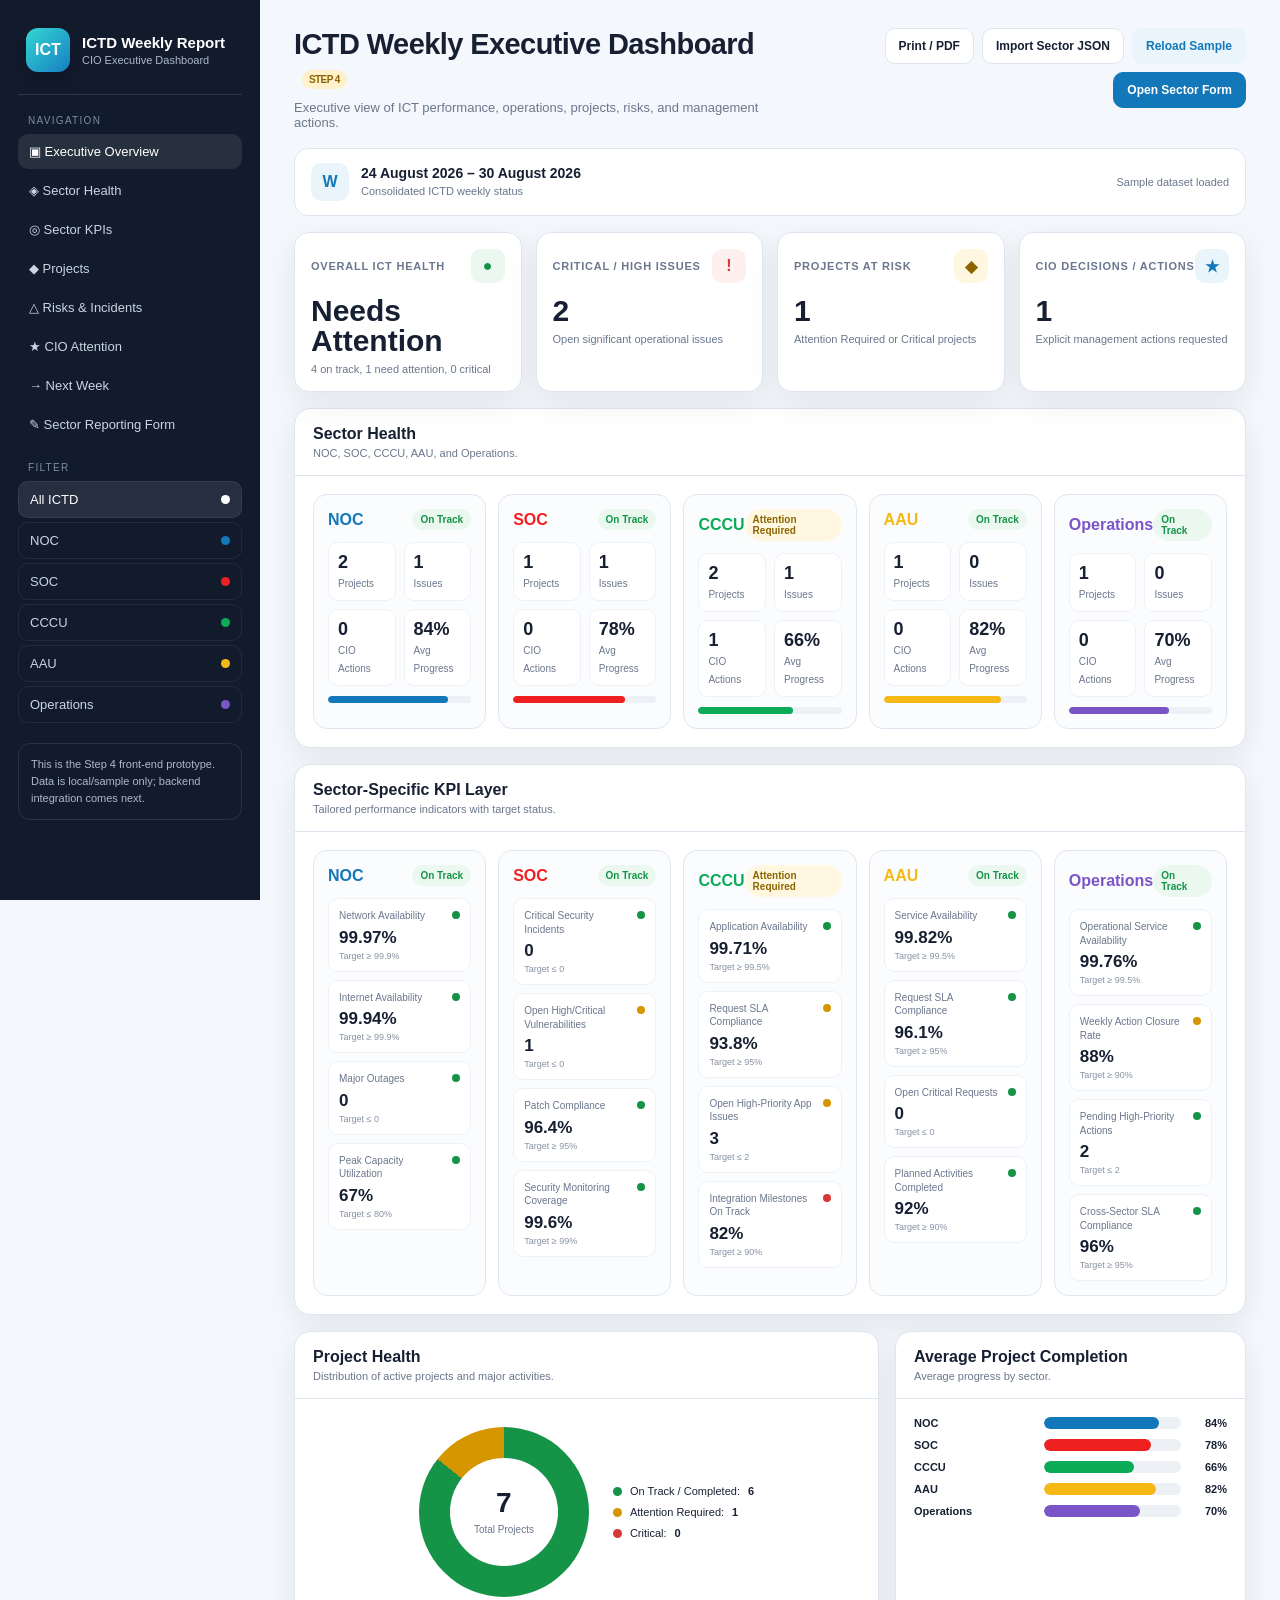
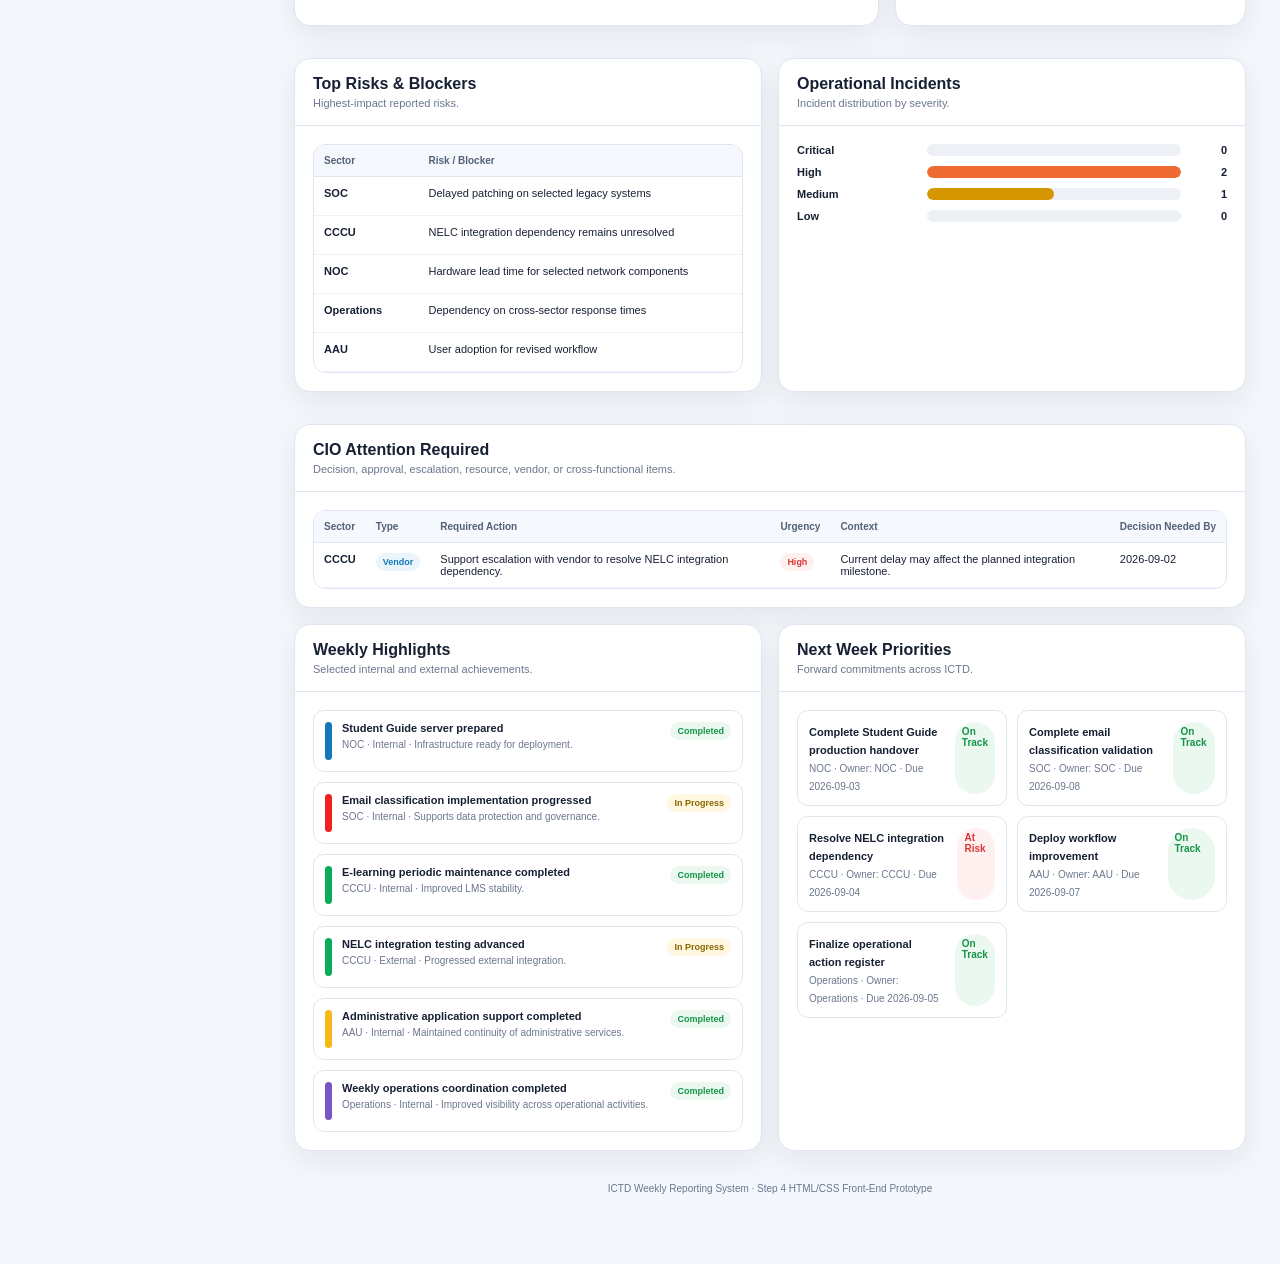
==== index.html @ f127b67b "Add files via upload" ====
<!doctype html>
<html lang="en">
<head>
<meta charset="utf-8"><meta name="viewport" content="width=device-width,initial-scale=1">
<title>ICTD Weekly Executive Dashboard</title>
<link rel="stylesheet" href="assets/css/styles.css">
</head>
<body>
<div class="app">
<aside class="sidebar">
  <div class="brand"><div class="brand-mark">ICT</div><div><h1>ICTD Weekly Report</h1><p>CIO Executive Dashboard</p></div></div>
  <div class="nav-title">Navigation</div>
  <nav class="nav">
    <a class="active" href="#overview">▣ Executive Overview</a>
    <a href="#sectors">◈ Sector Health</a>
    <a href="#sector-kpis">◎ Sector KPIs</a>
    <a href="#projects">◆ Projects</a>
    <a href="#risks">△ Risks & Incidents</a>
    <a href="#cio">★ CIO Attention</a>
    <a href="#priorities">→ Next Week</a>
    <a href="sector-report.html">✎ Sector Reporting Form</a>
  </nav>
  <div class="nav-title">Filter</div>
  <button class="sector-btn active" data-filter="ALL" onclick="setFilter('ALL',this)"><span>All ICTD</span><span class="dot" style="background:#fff"></span></button>
  <button class="sector-btn" data-filter="NOC" onclick="setFilter('NOC',this)"><span>NOC</span><span class="dot" style="background:#1378b9"></span></button>
  <button class="sector-btn" data-filter="SOC" onclick="setFilter('SOC',this)"><span>SOC</span><span class="dot" style="background:#ef2020"></span></button>
  <button class="sector-btn" data-filter="CCCU" onclick="setFilter('CCCU',this)"><span>CCCU</span><span class="dot" style="background:#0cab58"></span></button>
  <button class="sector-btn" data-filter="AAU" onclick="setFilter('AAU',this)"><span>AAU</span><span class="dot" style="background:#f5b814"></span></button>
  <button class="sector-btn" data-filter="OPS" onclick="setFilter('OPS',this)"><span>Operations</span><span class="dot" style="background:#7a55c7"></span></button>
  <div class="side-note">This is the Step 4 front-end prototype. Data is local/sample only; backend integration comes next.</div>
</aside>

<main>
  <div class="topbar">
    <div class="title"><h2>ICTD Weekly Executive Dashboard <span class="badge">STEP 4</span></h2><p>Executive view of ICT performance, operations, projects, risks, and management actions.</p></div>
    <div class="actions">
      <button class="btn" onclick="window.print()">Print / PDF</button>
      <button class="btn" onclick="openImport()">Import Sector JSON</button>
      <button class="btn soft" onclick="loadSample()">Reload Sample</button>
      <a class="btn primary" href="sector-report.html" style="text-decoration:none">Open Sector Form</a>
    </div>
  </div>

  <div class="period-bar" id="overview">
    <div class="period-main"><div class="period-icon">W</div><div class="period-text"><b id="periodTitle">Weekly Reporting Period</b><span id="periodSub">Consolidated ICTD status</span></div></div>
    <div class="data-state" id="dataState">Loading sample dataset...</div>
  </div>

  <div class="kpi-grid">
    <div class="kpi"><div class="kpi-top"><span class="kpi-label">Overall ICT Health</span><span class="kpi-icon" style="background:var(--soft-green);color:var(--green)">●</span></div><div class="kpi-value" id="overallHealth">—</div><div class="kpi-foot" id="overallHealthFoot">—</div></div>
    <div class="kpi"><div class="kpi-top"><span class="kpi-label">Critical / High Issues</span><span class="kpi-icon" style="background:var(--soft-red);color:var(--red)">!</span></div><div class="kpi-value" id="criticalIssues">0</div><div class="kpi-foot">Open significant operational issues</div></div>
    <div class="kpi"><div class="kpi-top"><span class="kpi-label">Projects At Risk</span><span class="kpi-icon" style="background:var(--soft-amber);color:#8b6500">◆</span></div><div class="kpi-value" id="projectsAtRisk">0</div><div class="kpi-foot">Attention Required or Critical projects</div></div>
    <div class="kpi"><div class="kpi-top"><span class="kpi-label">CIO Decisions / Actions</span><span class="kpi-icon" style="background:var(--soft-blue);color:var(--blue)">★</span></div><div class="kpi-value" id="cioCount">0</div><div class="kpi-foot">Explicit management actions requested</div></div>
  </div>

  <section class="panel" id="sectors"><div class="panel-head"><div><h3>Sector Health</h3><p>NOC, SOC, CCCU, AAU, and Operations.</p></div></div><div class="panel-body"><div class="sector-grid" id="sectorGrid"></div></div></section>

  <section class="panel" id="sector-kpis"><div class="panel-head"><div><h3>Sector-Specific KPI Layer</h3><p>Tailored performance indicators with target status.</p></div></div><div class="panel-body"><div class="sector-kpi-layer" id="sectorKpiLayer"></div></div></section>

  <div class="two-col">
    <section class="panel" id="projects"><div class="panel-head"><div><h3>Project Health</h3><p>Distribution of active projects and major activities.</p></div></div><div class="panel-body"><div class="donut-wrap"><div class="donut" id="projectDonut"><div class="donut-center"><b id="projectTotal">0</b><span>Total Projects</span></div></div><div class="donut-legend"><div><span class="dot" style="background:var(--green)"></span>On Track / Completed: <b id="projGreen">0</b></div><div><span class="dot" style="background:var(--amber)"></span>Attention Required: <b id="projAmber">0</b></div><div><span class="dot" style="background:var(--red)"></span>Critical: <b id="projRed">0</b></div></div></div></div></section>
    <section class="panel"><div class="panel-head"><div><h3>Average Project Completion</h3><p>Average progress by sector.</p></div></div><div class="panel-body"><div class="chart-bars" id="progressBars"></div></div></section>
  </div>

  <div class="two-col equal" id="risks">
    <section class="panel"><div class="panel-head"><div><h3>Top Risks & Blockers</h3><p>Highest-impact reported risks.</p></div></div><div class="panel-body"><div class="table-wrap"><table><thead><tr><th>Sector</th><th>Risk / Blocker</th><th>Impact</th><th>Probability</th><th>Escalation</th></tr></thead><tbody id="riskRows"></tbody></table></div></div></section>
    <section class="panel"><div class="panel-head"><div><h3>Operational Incidents</h3><p>Incident distribution by severity.</p></div></div><div class="panel-body"><div class="chart-bars" id="incidentBars"></div></div></section>
  </div>

  <section class="panel" id="cio"><div class="panel-head"><div><h3>CIO Attention Required</h3><p>Decision, approval, escalation, resource, vendor, or cross-functional items.</p></div></div><div class="panel-body"><div class="table-wrap"><table><thead><tr><th>Sector</th><th>Type</th><th>Required Action</th><th>Urgency</th><th>Context</th><th>Decision Needed By</th></tr></thead><tbody id="cioRows"></tbody></table></div></div></section>

  <div class="two-col equal">
    <section class="panel"><div class="panel-head"><div><h3>Weekly Highlights</h3><p>Selected internal and external achievements.</p></div></div><div class="panel-body"><div class="highlights" id="highlightList"></div></div></section>
    <section class="panel" id="priorities"><div class="panel-head"><div><h3>Next Week Priorities</h3><p>Forward commitments across ICTD.</p></div></div><div class="panel-body"><div class="priority-grid" id="priorityGrid"></div></div></section>
  </div>
  <div class="footer-note">ICTD Weekly Reporting System · Step 4 HTML/CSS Front-End Prototype</div>
</main>
</div>

<div class="modal-backdrop" id="importModal"><div class="modal"><div class="modal-head"><div><b>Import Sector Reports</b><div class="helper">Choose JSON exports from the sector reporting page.</div></div><button class="close" onclick="closeImport()">×</button></div><div class="modal-body"><input id="fileInput" type="file" accept=".json,application/json" multiple onchange="importFiles(event)"><div class="helper">Imported files replace the matching sector's current dashboard data.</div></div></div></div>
<div class="toast" id="toast"></div>

<script src="assets/js/common.js"></script>
<script src="assets/js/dashboard.js"></script>
</body></html>
---- assets/css/styles.css ----
:root{
  --bg:#f4f7fb;
  --panel:#fff;
  --text:#172033;
  --muted:#6b778d;
  --border:#dfe6ef;
  --navy:#111b2c;
  --blue:#1378b9;
  --green:#159447;
  --amber:#d59600;
  --red:#d93737;
  --purple:#7a55c7;
  --soft-blue:#eaf5fb;
  --soft-green:#ebf8f0;
  --soft-amber:#fff7df;
  --soft-red:#fff0f0;
  --shadow:0 10px 30px rgba(23,32,51,.08);
  --radius:16px;
}
*{box-sizing:border-box}
html{scroll-behavior:smooth}
body{margin:0;background:var(--bg);color:var(--text);font-family:Inter,"Segoe UI",Arial,sans-serif}
button,input,select,textarea{font:inherit}
a{color:inherit}
.app{min-height:100vh;display:grid;grid-template-columns:260px 1fr}
.sidebar{position:sticky;top:0;height:100vh;background:var(--navy);color:#fff;padding:24px 18px;overflow:auto}
.brand{display:flex;gap:12px;align-items:center;padding:4px 8px 22px;border-bottom:1px solid rgba(255,255,255,.12)}
.brand-mark{width:44px;height:44px;border-radius:12px;background:linear-gradient(135deg,#34d6d2,#167fc2);display:grid;place-items:center;font-weight:900;box-shadow:0 8px 20px rgba(0,0,0,.18)}
.brand h1{font-size:15px;margin:0 0 3px}.brand p{font-size:11px;margin:0;color:#aeb8c9}
.nav-title{font-size:10px;text-transform:uppercase;letter-spacing:.13em;color:#7f8ca3;margin:20px 10px 8px}
.nav a,.sector-btn{display:flex;align-items:center;gap:10px;width:100%;padding:10px 11px;border-radius:10px;margin:4px 0;color:#cad4e2;font-size:13px;text-decoration:none;border:0;background:transparent;cursor:pointer;text-align:left}
.nav a:hover,.nav a.active,.sector-btn:hover,.sector-btn.active{background:rgba(255,255,255,.09);color:#fff}
.sector-btn{justify-content:space-between;border:1px solid rgba(255,255,255,.07)}
.dot{width:9px;height:9px;border-radius:50%;display:inline-block}
.side-note{margin-top:20px;padding:12px;border:1px solid rgba(255,255,255,.1);border-radius:12px;color:#aeb8c9;font-size:11px;line-height:1.55}
main{padding:28px 34px 70px;max-width:1600px;width:100%;margin:auto}
.topbar{display:flex;align-items:flex-start;justify-content:space-between;gap:18px;margin-bottom:18px}
.title h2{margin:0;font-size:29px;letter-spacing:-.02em}.title p{margin:6px 0 0;color:var(--muted);font-size:13px}
.badge{display:inline-flex;margin-left:8px;padding:4px 7px;border-radius:999px;background:#fff1cc;color:#8b6300;font-size:10px;font-weight:900;vertical-align:middle}
.actions{display:flex;gap:8px;flex-wrap:wrap;justify-content:flex-end}
.btn{border:1px solid var(--border);background:#fff;color:var(--text);padding:10px 13px;border-radius:10px;cursor:pointer;font-weight:700;font-size:12px}
.btn:hover{transform:translateY(-1px)}.btn.primary{background:var(--blue);border-color:var(--blue);color:#fff}.btn.soft{background:var(--soft-blue);border-color:transparent;color:var(--blue)}.btn.danger{color:var(--red)}
.period-bar,.progress-wrap{background:#fff;border:1px solid var(--border);border-radius:14px;padding:14px 16px;display:flex;justify-content:space-between;align-items:center;gap:12px;margin-bottom:16px}
.period-main{display:flex;align-items:center;gap:12px}.period-icon{width:38px;height:38px;border-radius:10px;background:var(--soft-blue);display:grid;place-items:center;color:var(--blue);font-weight:900}.period-text b{display:block;font-size:14px}.period-text span,.data-state{font-size:11px;color:var(--muted)}
.progress-track{height:8px;background:#edf1f6;border-radius:999px;overflow:hidden;margin-top:8px}.progress-bar{height:100%;width:0;background:var(--blue);transition:.2s}.progress-num{font-size:18px;font-weight:900;color:var(--blue)}
.kpi-grid{display:grid;grid-template-columns:repeat(4,minmax(0,1fr));gap:14px;margin-bottom:16px}
.kpi{background:#fff;border:1px solid var(--border);border-radius:15px;padding:16px;box-shadow:var(--shadow);min-height:118px}.kpi-top{display:flex;justify-content:space-between;align-items:center}.kpi-label{font-size:11px;text-transform:uppercase;letter-spacing:.07em;color:var(--muted);font-weight:800}.kpi-icon{width:34px;height:34px;border-radius:10px;display:grid;place-items:center;font-weight:900}.kpi-value{font-size:30px;font-weight:900;line-height:1;margin:13px 0 7px}.kpi-foot{font-size:11px;color:var(--muted)}
.panel{background:#fff;border:1px solid var(--border);border-radius:var(--radius);box-shadow:var(--shadow);overflow:hidden;margin-bottom:16px}.panel-head{padding:16px 18px;border-bottom:1px solid var(--border);display:flex;justify-content:space-between;gap:12px;align-items:flex-start}.panel-head h3{margin:0;font-size:16px}.panel-head p{margin:4px 0 0;color:var(--muted);font-size:11px}.panel-body{padding:18px}.section-no{min-width:32px;height:32px;border-radius:10px;background:var(--soft-blue);color:var(--blue);display:grid;place-items:center;font-weight:900}
.two-col{display:grid;grid-template-columns:1.25fr .75fr;gap:16px;margin-bottom:16px}.two-col.equal{grid-template-columns:1fr 1fr}
.grid{display:grid;gap:14px}.grid.cols-2{grid-template-columns:repeat(2,minmax(0,1fr))}.grid.cols-3{grid-template-columns:repeat(3,minmax(0,1fr))}.grid.cols-4{grid-template-columns:repeat(4,minmax(0,1fr))}
label{display:block;font-size:12px;font-weight:700;margin-bottom:7px}.req::after{content:" *";color:var(--red)}
input[type=text],input[type=date],input[type=number],select,textarea{width:100%;border:1px solid var(--border);border-radius:10px;padding:10px 11px;background:#fff;color:var(--text);outline:none;transition:.15s}textarea{min-height:92px;resize:vertical;line-height:1.5}input:focus,select:focus,textarea:focus{border-color:var(--blue);box-shadow:0 0 0 3px var(--soft-blue)}
.helper{font-size:11px;color:var(--muted);margin-top:5px}
.status-choice{display:grid;grid-template-columns:repeat(3,1fr);gap:10px}.status-choice label{margin:0;border:1px solid var(--border);padding:11px;border-radius:11px;display:flex;gap:8px;align-items:center;cursor:pointer;font-weight:650}.status-choice label:has(input:checked){border-color:var(--blue);box-shadow:0 0 0 2px var(--soft-blue)}
.sector-grid,.sector-kpi-layer{display:grid;grid-template-columns:repeat(5,minmax(0,1fr));gap:12px}
.sector-card,.sector-kpi-group{border:1px solid var(--border);border-radius:14px;padding:14px;background:#fbfcfe}.sector-card{cursor:pointer;transition:.15s}.sector-card:hover{transform:translateY(-2px);box-shadow:0 8px 22px rgba(23,32,51,.08)}.sector-head,.sector-kpi-group-head{display:flex;justify-content:space-between;align-items:center;margin-bottom:12px}.sector-name{font-size:16px;font-weight:900}.status-pill{font-size:10px;font-weight:900;border-radius:999px;padding:5px 8px}.status-green{background:var(--soft-green);color:var(--green)}.status-amber{background:var(--soft-amber);color:#8b6500}.status-red{background:var(--soft-red);color:var(--red)}
.sector-stats{display:grid;grid-template-columns:repeat(2,1fr);gap:8px}.sector-stat{padding:9px;border-radius:10px;background:#fff;border:1px solid #edf1f6}.sector-stat b{display:block;font-size:18px}.sector-stat span{font-size:10px;color:var(--muted)}.meter{height:7px;background:#edf1f6;border-radius:999px;overflow:hidden;margin-top:10px}.meter>div{height:100%;border-radius:999px}
.sector-kpi-list{display:grid;gap:8px}.sector-kpi-metric,.kpi-entry{padding:10px;border:1px solid #edf1f6;border-radius:10px;background:#fff}.sector-kpi-metric-top,.kpi-entry-top{display:flex;justify-content:space-between;gap:8px;align-items:flex-start}.sector-kpi-metric-label,.kpi-target{font-size:10px;color:var(--muted);line-height:1.35}.sector-kpi-metric-value{font-size:17px;font-weight:900;margin-top:5px}.kpi-mini-state{width:8px;height:8px;border-radius:50%;margin-top:2px;flex:0 0 auto}.kpi-target-line{font-size:9px;color:#8792a4;margin-top:3px}
.kpi-entry-grid{display:grid;grid-template-columns:repeat(4,minmax(0,1fr));gap:12px}.kpi-entry{background:#fbfcfe;padding:14px}.kpi-entry-title{font-size:12px;font-weight:800;line-height:1.35}.kpi-state{display:inline-flex;padding:4px 7px;border-radius:999px;font-size:9px;font-weight:900;white-space:nowrap}.kpi-state.neutral{background:#eef2f7;color:#657186}.kpi-state.green{background:#eaf8f0;color:#159447}.kpi-state.amber{background:#fff6dc;color:#8b6500}.kpi-state.red{background:#fff0f0;color:#d93737}.kpi-input-wrap{display:grid;grid-template-columns:1fr auto;gap:7px;align-items:center}.kpi-unit{font-size:11px;color:var(--muted);font-weight:800;min-width:28px}
.table-wrap{overflow:auto;border:1px solid var(--border);border-radius:12px}table{width:100%;border-collapse:collapse;min-width:760px}th{background:#f5f8fc;color:#536078;font-size:10px;text-align:left;padding:10px;border-bottom:1px solid var(--border);white-space:nowrap}td{padding:10px;border-bottom:1px solid #eef1f5;font-size:11px;vertical-align:top}td input,td select,td textarea{min-width:120px}td textarea{min-height:58px}
.progress-cell{display:grid;grid-template-columns:1fr 44px;gap:7px;align-items:center;min-width:150px}input[type=range]{width:100%;accent-color:var(--blue)}.range-val{font-size:11px;font-weight:800;color:var(--blue)}
.repeat-list,.chart-bars,.highlights{display:grid;gap:10px}.item-card{border:1px solid var(--border);border-radius:13px;padding:14px;background:#fbfcfe}.item-top{display:flex;justify-content:space-between;align-items:center;margin-bottom:10px}.item-title{font-size:12px;font-weight:800;color:var(--muted)}.remove{border:0;background:transparent;color:#98a3b4;cursor:pointer;font-size:18px}.remove:hover{color:var(--red)}.add-row{margin-top:12px;border:1px dashed #bfc9d8;background:#fafcff;width:100%;padding:10px;border-radius:11px;cursor:pointer;color:var(--blue);font-weight:800}
.alert{border-left:4px solid var(--amber);background:#fff8e6;padding:12px 14px;border-radius:9px;font-size:12px;line-height:1.5;color:#65521b}
.bar-row{display:grid;grid-template-columns:120px 1fr 36px;align-items:center;gap:10px}.bar-label{font-size:11px;font-weight:700}.bar-track{height:12px;background:#edf1f6;border-radius:999px;overflow:hidden}.bar-fill{height:100%;border-radius:999px}.bar-num{font-size:11px;font-weight:800;text-align:right}
.donut-wrap{display:flex;align-items:center;justify-content:center;gap:24px;padding:10px}.donut{width:170px;height:170px;border-radius:50%;display:grid;place-items:center;position:relative}.donut::after{content:"";width:108px;height:108px;border-radius:50%;background:#fff;position:absolute}.donut-center{position:relative;z-index:2;text-align:center}.donut-center b{display:block;font-size:28px}.donut-center span{font-size:10px;color:var(--muted)}.donut-legend{display:grid;gap:9px;font-size:11px}.donut-legend div{display:flex;gap:8px;align-items:center}
.chip{display:inline-flex;padding:4px 7px;border-radius:999px;font-size:9px;font-weight:900}.chip.red{background:var(--soft-red);color:var(--red)}.chip.amber{background:var(--soft-amber);color:#8b6500}.chip.green{background:var(--soft-green);color:var(--green)}.chip.blue{background:var(--soft-blue);color:var(--blue)}
.highlight{display:grid;grid-template-columns:7px 1fr auto;gap:10px;align-items:start;padding:11px;border:1px solid var(--border);border-radius:11px}.highlight-bar{width:7px;height:100%;min-height:38px;border-radius:999px}.highlight b{font-size:11px;display:block;margin-bottom:4px}.highlight p{font-size:10px;color:var(--muted);margin:0;line-height:1.45}
.priority-grid{display:grid;grid-template-columns:repeat(2,1fr);gap:10px}.priority{border:1px solid var(--border);border-radius:11px;padding:11px;display:flex;justify-content:space-between;gap:10px}.priority b{font-size:11px}.priority span{font-size:10px;color:var(--muted)}
.footer-actions{position:sticky;bottom:16px;display:flex;align-items:center;justify-content:space-between;gap:12px;padding:12px 14px;background:rgba(255,255,255,.94);border:1px solid var(--border);border-radius:14px;box-shadow:0 8px 30px rgba(23,32,51,.12);backdrop-filter:blur(12px);margin-top:22px}.save-state{font-size:12px;color:var(--muted)}.right-actions{display:flex;gap:8px}
.modal-backdrop{display:none;position:fixed;inset:0;background:rgba(12,18,29,.58);z-index:30;place-items:center;padding:20px}.modal{width:min(800px,100%);max-height:88vh;overflow:auto;background:#fff;border-radius:18px;box-shadow:0 28px 80px rgba(0,0,0,.28)}.modal-head{padding:17px 19px;border-bottom:1px solid var(--border);display:flex;justify-content:space-between}.modal-body{padding:19px}.close{border:0;background:transparent;font-size:22px;cursor:pointer;color:#8b96a8}
.empty{padding:24px;text-align:center;color:var(--muted);font-size:12px}.toast{display:none;position:fixed;right:24px;bottom:24px;z-index:40;background:#132033;color:#fff;padding:12px 15px;border-radius:11px;box-shadow:0 10px 30px rgba(0,0,0,.22);font-size:11px}
.footer-note{margin-top:16px;color:var(--muted);font-size:10px;text-align:center}
@media(max-width:1150px){.app{grid-template-columns:1fr}.sidebar{display:none}main{padding:20px}.kpi-grid,.sector-grid,.sector-kpi-layer{grid-template-columns:repeat(2,1fr)}.two-col,.two-col.equal{grid-template-columns:1fr}.kpi-entry-grid{grid-template-columns:repeat(2,1fr)}}
@media(max-width:680px){.topbar{display:block}.actions{justify-content:flex-start;margin-top:14px}.kpi-grid,.sector-grid,.sector-kpi-layer,.priority-grid,.kpi-entry-grid{grid-template-columns:1fr}.grid.cols-2,.grid.cols-3,.grid.cols-4{grid-template-columns:1fr}.status-choice{grid-template-columns:1fr}.footer-actions{position:static;display:block}.right-actions{margin-top:10px;display:grid}.bar-row{grid-template-columns:85px 1fr 28px}}
@media print{body{background:#fff}.sidebar,.actions,.footer-actions,.badge,.add-row,.remove{display:none!important}.app{display:block}main{padding:0;max-width:none}.panel,.kpi{box-shadow:none;break-inside:avoid}}
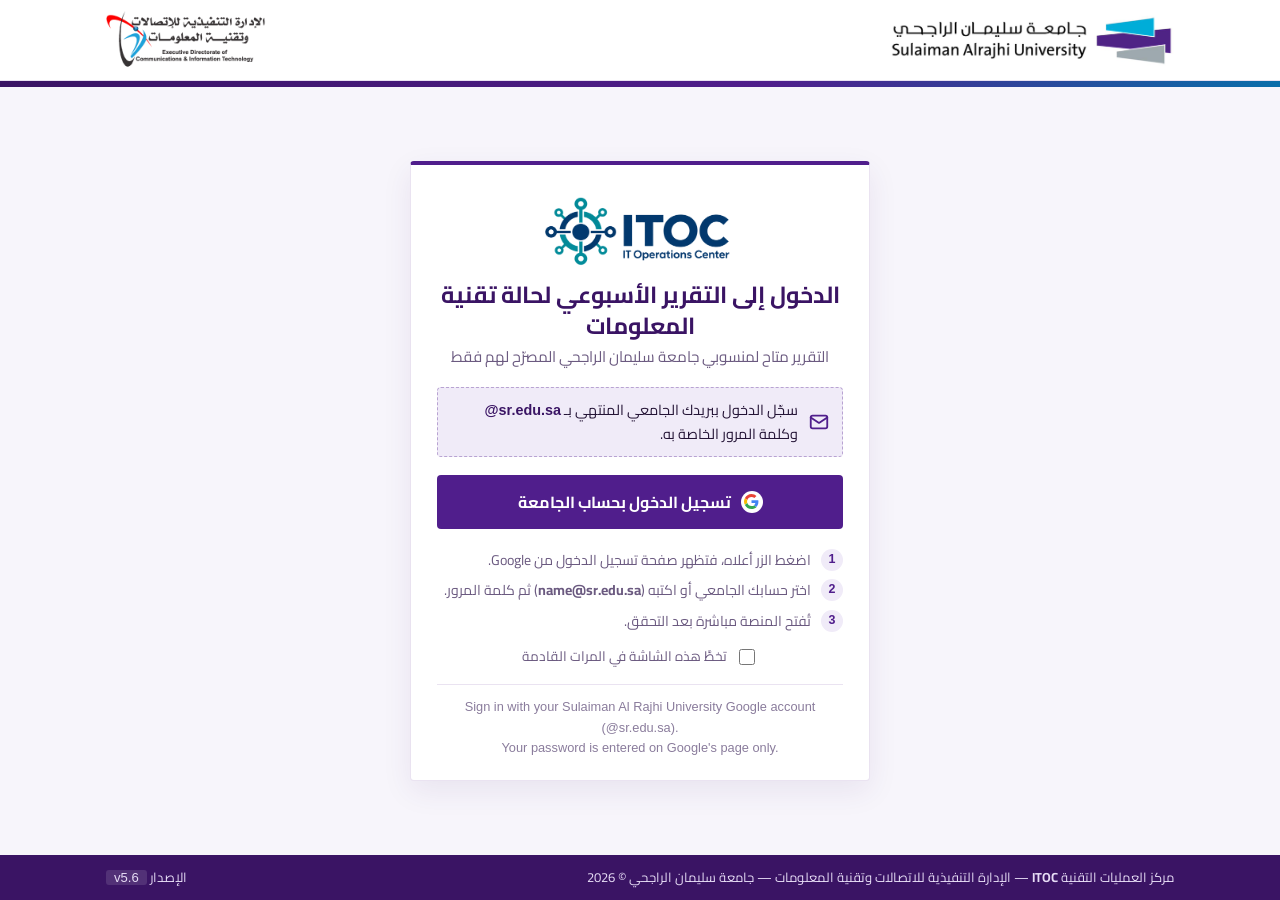
==== commit 28040da9: "Add files via upload" ====
--- a/index.html
+++ b/index.html
@@ -1,85 +1,155 @@
-<!doctype html>
-<html lang="en">
+<!DOCTYPE html>
+<html lang="ar" dir="rtl">
 <head>
-<meta charset="utf-8"><meta name="viewport" content="width=device-width,initial-scale=1">
-<title>ICTD Weekly Executive Dashboard</title>
-<link rel="stylesheet" href="assets/css/styles.css">
+<meta charset="utf-8">
+<meta name="viewport" content="width=device-width, initial-scale=1">
+<meta name="version" content="5.6">
+<title>التقرير الأسبوعي لحالة تقنية المعلومات | تسجيل الدخول</title>
+<link rel="icon" type="image/png" href="assets/itoc-logo.png">
+<link rel="preconnect" href="https://fonts.googleapis.com">
+<link rel="preconnect" href="https://fonts.gstatic.com" crossorigin>
+<link href="https://fonts.googleapis.com/css2?family=Cairo:wght@400;600;700;800&display=swap" rel="stylesheet">
+<script>
+  /* ▼▼▼ CONFIG — change per platform ▼▼▼ */
+  var CONFIG = {
+    WEB_APP_URL: "https://script.google.com/a/macros/sr.edu.sa/s/AKfycbzGKp76IiiDJCH0ILryDMFBdLztr50R8cBXslaoi3-JOD4gXTIFJZKbuZLIpbM86Ho/exec",
+    TITLE:       "الدخول إلى التقرير الأسبوعي لحالة تقنية المعلومات",
+    SUBTITLE:    "التقرير متاح لمنسوبي جامعة سليمان الراجحي المصرّح لهم فقط",
+    LOGO:        "assets/itoc-logo.png",
+    VERSION:     "5.6",
+    KEY:         "ictd-weekly-report"               // short unique id (used for "skip next time")
+  };
+  /* ▲▲▲ CONFIG ▲▲▲ */
+  var WEB_APP_URL = CONFIG.WEB_APP_URL;
+
+  /* "Skip this screen next time" — per-browser preference; open with #login to show this screen again */
+  (function () {
+    try {
+      if (location.hash !== "#login" && localStorage.getItem(CONFIG.KEY + "_skip_intro") === "1" && /^https:\/\/script\.google\.com\//.test(WEB_APP_URL)) location.replace(WEB_APP_URL);
+    } catch (e) {}
+  })();
+</script>
+<style>
+:root{
+  --purple:#501e8c; --purple-dark:#3a1464; --purple-light:#f0ebf8;
+  --blue:#0a6eaa; --teal:#0a8a96; --bg:#f7f5fb; --ink:#241436; --muted:#6b5a80;
+  --border:rgba(80,30,140,.12); --radius:4px;
+}
+*{box-sizing:border-box}
+html,body{height:100%}
+body{margin:0;display:flex;flex-direction:column;min-height:100vh;background:var(--bg);color:var(--ink);font-family:"Cairo",Tahoma,Arial,sans-serif;line-height:1.6}
+.container{max-width:1100px;margin:0 auto;padding:0 16px;width:100%}
+
+/* Official header band: SRU right, ICTD left */
+.band{background:#fff;border-bottom:1px solid var(--border)}
+.band .container{display:flex;align-items:center;justify-content:space-between;gap:16px;padding-top:10px;padding-bottom:10px}
+.band img{display:block;height:54px;width:auto;max-width:44vw;object-fit:contain}
+.band .ictd{height:60px}
+.bar{height:6px;background:linear-gradient(90deg,var(--purple-dark),var(--purple) 60%,var(--blue))}
+
+main{flex:1;display:grid;place-items:center;padding:32px 16px}
+.card{width:100%;max-width:460px;background:#fff;border:1px solid var(--border);border-top:4px solid var(--purple);border-radius:var(--radius);padding:28px 26px 22px;box-shadow:0 10px 30px rgba(58,20,100,.08);text-align:center}
+.card .logo{height:78px;width:auto;margin:0 auto 8px;display:block}
+h1{margin:6px 0 4px;font-size:1.45rem;color:var(--purple-dark);line-height:1.35}
+.sub{margin:0 0 18px;color:var(--muted);font-size:.95rem}
+
+.domain{display:flex;align-items:center;gap:10px;background:var(--purple-light);border:1px dashed rgba(80,30,140,.35);border-radius:var(--radius);padding:10px 12px;margin-bottom:18px;text-align:right}
+.domain svg{flex:none;width:22px;height:22px;color:var(--purple)}
+.domain b{font-family:Arial,sans-serif;direction:ltr;unicode-bidi:isolate;color:var(--purple-dark)}
+.domain span{font-size:.9rem}
+
+.btn{display:flex;align-items:center;justify-content:center;gap:10px;width:100%;background:var(--purple);color:#fff;text-decoration:none;font:700 1rem "Cairo",Tahoma,Arial,sans-serif;padding:12px 16px;border-radius:var(--radius);border:0;cursor:pointer;transition:background .15s}
+.btn:hover,.btn:focus-visible{background:var(--purple-dark);outline:none}
+.btn .g{width:22px;height:22px;background:#fff;border-radius:50%;display:grid;place-items:center;flex:none}
+.btn .g svg{width:15px;height:15px}
+
+.steps{list-style:none;margin:20px 0 4px;padding:0;text-align:right;font-size:.88rem;color:var(--muted)}
+.steps li{display:flex;gap:10px;align-items:flex-start;margin-bottom:8px}
+.steps .n{flex:none;width:22px;height:22px;border-radius:50%;background:var(--purple-light);color:var(--purple);font-weight:800;font-size:.78rem;display:grid;place-items:center;font-family:Arial,sans-serif}
+
+.skip{display:flex;align-items:center;justify-content:center;gap:8px;margin-top:14px;font-size:.85rem;color:var(--muted);cursor:pointer;user-select:none}
+.skip input{accent-color:var(--purple);width:16px;height:16px}
+
+.en{margin-top:16px;padding-top:12px;border-top:1px solid var(--border);direction:ltr;font-size:.8rem;color:#8a7c9c;font-family:Arial,sans-serif}
+
+footer{background:var(--purple-dark);color:#e6dcf5;font-size:.82rem}
+footer .container{display:flex;flex-wrap:wrap;gap:6px 16px;justify-content:space-between;padding-top:12px;padding-bottom:12px}
+footer .ver{font-family:Arial,sans-serif;background:rgba(255,255,255,.12);padding:0 8px;border-radius:3px}
+
+@media (max-width:520px){
+  .band img{height:38px}.band .ictd{height:44px}
+  .card{padding:22px 18px 18px}
+  .card .logo{height:62px}
+  h1{font-size:1.25rem}
+}
+</style>
+<!-- SRU Brand Kit v1.0 — shared source; linked after this page's styles so the kit wins.
+     Unreachable kit = the page keeps its own purple and the local assets/ logos. -->
+<link rel="stylesheet" href="https://ictsru.github.io/brand/css/sru-shell.css">
+<link rel="stylesheet" href="https://ictsru.github.io/brand/css/sru-tech-bg.css">
 </head>
 <body>
-<div class="app">
-<aside class="sidebar">
-  <div class="brand"><div class="brand-mark">ICT</div><div><h1>ICTD Weekly Report</h1><p>CIO Executive Dashboard</p></div></div>
-  <div class="nav-title">Navigation</div>
-  <nav class="nav">
-    <a class="active" href="#overview">▣ Executive Overview</a>
-    <a href="#sectors">◈ Sector Health</a>
-    <a href="#sector-kpis">◎ Sector KPIs</a>
-    <a href="#projects">◆ Projects</a>
-    <a href="#risks">△ Risks & Incidents</a>
-    <a href="#cio">★ CIO Attention</a>
-    <a href="#priorities">→ Next Week</a>
-    <a href="sector-report.html">✎ Sector Reporting Form</a>
-  </nav>
-  <div class="nav-title">Filter</div>
-  <button class="sector-btn active" data-filter="ALL" onclick="setFilter('ALL',this)"><span>All ICTD</span><span class="dot" style="background:#fff"></span></button>
-  <button class="sector-btn" data-filter="NOC" onclick="setFilter('NOC',this)"><span>NOC</span><span class="dot" style="background:#1378b9"></span></button>
-  <button class="sector-btn" data-filter="SOC" onclick="setFilter('SOC',this)"><span>SOC</span><span class="dot" style="background:#ef2020"></span></button>
-  <button class="sector-btn" data-filter="CCCU" onclick="setFilter('CCCU',this)"><span>CCCU</span><span class="dot" style="background:#0cab58"></span></button>
-  <button class="sector-btn" data-filter="AAU" onclick="setFilter('AAU',this)"><span>AAU</span><span class="dot" style="background:#f5b814"></span></button>
-  <button class="sector-btn" data-filter="OPS" onclick="setFilter('OPS',this)"><span>Operations</span><span class="dot" style="background:#7a55c7"></span></button>
-  <div class="side-note">This is the Step 4 front-end prototype. Data is local/sample only; backend integration comes next.</div>
-</aside>
+
+<div class="band">
+  <div class="container">
+    <img src="https://ictsru.github.io/brand/logos/sru-logo.png" onerror="this.onerror=null;this.src='assets/sru-logo.png'"
+         alt="جامعة سليمان الراجحي | Sulaiman Alrajhi University">
+    <img class="ictd" src="https://ictsru.github.io/brand/logos/ictd-logo.png" onerror="this.onerror=null;this.src='assets/ictd-logo.png'"
+         alt="الإدارة التنفيذية للاتصالات وتقنية المعلومات">
+  </div>
+</div>
+<div class="bar"></div>
 
 <main>
-  <div class="topbar">
-    <div class="title"><h2>ICTD Weekly Executive Dashboard <span class="badge">STEP 4</span></h2><p>Executive view of ICT performance, operations, projects, risks, and management actions.</p></div>
-    <div class="actions">
-      <button class="btn" onclick="window.print()">Print / PDF</button>
-      <button class="btn" onclick="openImport()">Import Sector JSON</button>
-      <button class="btn soft" onclick="loadSample()">Reload Sample</button>
-      <a class="btn primary" href="sector-report.html" style="text-decoration:none">Open Sector Form</a>
+  <div class="card">
+    <img class="logo" id="appLogo" src="assets/itoc-logo.png" alt="">
+    <h1 id="appTitle"></h1>
+    <p class="sub" id="appSub"></p>
+
+    <div class="domain">
+      <svg viewBox="0 0 24 24" fill="none" stroke="currentColor" stroke-width="2" stroke-linecap="round" stroke-linejoin="round" aria-hidden="true"><rect x="3" y="5" width="18" height="14" rx="2"/><path d="m3 7 9 6 9-6"/></svg>
+      <span>سجّل الدخول ببريدك الجامعي المنتهي بـ <b>@sr.edu.sa</b> وكلمة المرور الخاصة به.</span>
     </div>
+
+    <a class="btn" id="go" href="#">
+      <span class="g" aria-hidden="true">
+        <svg viewBox="0 0 48 48"><path fill="#EA4335" d="M24 9.5c3.5 0 6.6 1.2 9.1 3.6l6.8-6.8C35.8 2.4 30.3 0 24 0 14.6 0 6.6 5.4 2.7 13.3l7.9 6.2C12.5 13.6 17.8 9.5 24 9.5z"/><path fill="#4285F4" d="M46.1 24.5c0-1.6-.1-3.1-.4-4.5H24v9h12.4c-.5 2.9-2.2 5.3-4.6 6.9l7.4 5.8c4.3-4 6.9-9.9 6.9-17.2z"/><path fill="#FBBC05" d="M10.6 28.5c-.5-1.4-.8-2.9-.8-4.5s.3-3.1.8-4.5l-7.9-6.2C1 16.6 0 20.2 0 24s1 7.4 2.7 10.7l7.9-6.2z"/><path fill="#34A853" d="M24 48c6.5 0 11.9-2.1 15.9-5.8l-7.4-5.8c-2.1 1.4-4.8 2.3-8.5 2.3-6.2 0-11.5-4.1-13.4-9.8l-7.9 6.2C6.6 42.6 14.6 48 24 48z"/></svg>
+      </span>
+      تسجيل الدخول بحساب الجامعة
+    </a>
+
+    <ol class="steps">
+      <li><span class="n">1</span><span>اضغط الزر أعلاه، فتظهر صفحة تسجيل الدخول من Google.</span></li>
+      <li><span class="n">2</span><span>اختر حسابك الجامعي أو اكتبه (<b dir="ltr">name@sr.edu.sa</b>) ثم كلمة المرور.</span></li>
+      <li><span class="n">3</span><span>تُفتح المنصة مباشرة بعد التحقق.</span></li>
+    </ol>
+
+    <label class="skip"><input type="checkbox" id="skip"> تخطَّ هذه الشاشة في المرات القادمة</label>
+
+    <div class="en">Sign in with your Sulaiman Al Rajhi University Google account (@sr.edu.sa).<br>Your password is entered on Google's page only.</div>
   </div>
+</main>
 
-  <div class="period-bar" id="overview">
-    <div class="period-main"><div class="period-icon">W</div><div class="period-text"><b id="periodTitle">Weekly Reporting Period</b><span id="periodSub">Consolidated ICTD status</span></div></div>
-    <div class="data-state" id="dataState">Loading sample dataset...</div>
+<footer class="sru-tech-bg-dark">
+  <div class="container">
+    <div>مركز العمليات التقنية <b dir="ltr">ITOC</b> — الإدارة التنفيذية للاتصالات وتقنية المعلومات — جامعة سليمان الراجحي © 2026</div>
+    <div>الإصدار <span class="ver" dir="ltr" id="appVer"></span></div>
   </div>
+</footer>
 
-  <div class="kpi-grid">
-    <div class="kpi"><div class="kpi-top"><span class="kpi-label">Overall ICT Health</span><span class="kpi-icon" style="background:var(--soft-green);color:var(--green)">●</span></div><div class="kpi-value" id="overallHealth">—</div><div class="kpi-foot" id="overallHealthFoot">—</div></div>
-    <div class="kpi"><div class="kpi-top"><span class="kpi-label">Critical / High Issues</span><span class="kpi-icon" style="background:var(--soft-red);color:var(--red)">!</span></div><div class="kpi-value" id="criticalIssues">0</div><div class="kpi-foot">Open significant operational issues</div></div>
-    <div class="kpi"><div class="kpi-top"><span class="kpi-label">Projects At Risk</span><span class="kpi-icon" style="background:var(--soft-amber);color:#8b6500">◆</span></div><div class="kpi-value" id="projectsAtRisk">0</div><div class="kpi-foot">Attention Required or Critical projects</div></div>
-    <div class="kpi"><div class="kpi-top"><span class="kpi-label">CIO Decisions / Actions</span><span class="kpi-icon" style="background:var(--soft-blue);color:var(--blue)">★</span></div><div class="kpi-value" id="cioCount">0</div><div class="kpi-foot">Explicit management actions requested</div></div>
-  </div>
-
-  <section class="panel" id="sectors"><div class="panel-head"><div><h3>Sector Health</h3><p>NOC, SOC, CCCU, AAU, and Operations.</p></div></div><div class="panel-body"><div class="sector-grid" id="sectorGrid"></div></div></section>
-
-  <section class="panel" id="sector-kpis"><div class="panel-head"><div><h3>Sector-Specific KPI Layer</h3><p>Tailored performance indicators with target status.</p></div></div><div class="panel-body"><div class="sector-kpi-layer" id="sectorKpiLayer"></div></div></section>
-
-  <div class="two-col">
-    <section class="panel" id="projects"><div class="panel-head"><div><h3>Project Health</h3><p>Distribution of active projects and major activities.</p></div></div><div class="panel-body"><div class="donut-wrap"><div class="donut" id="projectDonut"><div class="donut-center"><b id="projectTotal">0</b><span>Total Projects</span></div></div><div class="donut-legend"><div><span class="dot" style="background:var(--green)"></span>On Track / Completed: <b id="projGreen">0</b></div><div><span class="dot" style="background:var(--amber)"></span>Attention Required: <b id="projAmber">0</b></div><div><span class="dot" style="background:var(--red)"></span>Critical: <b id="projRed">0</b></div></div></div></div></section>
-    <section class="panel"><div class="panel-head"><div><h3>Average Project Completion</h3><p>Average progress by sector.</p></div></div><div class="panel-body"><div class="chart-bars" id="progressBars"></div></div></section>
-  </div>
-
-  <div class="two-col equal" id="risks">
-    <section class="panel"><div class="panel-head"><div><h3>Top Risks & Blockers</h3><p>Highest-impact reported risks.</p></div></div><div class="panel-body"><div class="table-wrap"><table><thead><tr><th>Sector</th><th>Risk / Blocker</th><th>Impact</th><th>Probability</th><th>Escalation</th></tr></thead><tbody id="riskRows"></tbody></table></div></div></section>
-    <section class="panel"><div class="panel-head"><div><h3>Operational Incidents</h3><p>Incident distribution by severity.</p></div></div><div class="panel-body"><div class="chart-bars" id="incidentBars"></div></div></section>
-  </div>
-
-  <section class="panel" id="cio"><div class="panel-head"><div><h3>CIO Attention Required</h3><p>Decision, approval, escalation, resource, vendor, or cross-functional items.</p></div></div><div class="panel-body"><div class="table-wrap"><table><thead><tr><th>Sector</th><th>Type</th><th>Required Action</th><th>Urgency</th><th>Context</th><th>Decision Needed By</th></tr></thead><tbody id="cioRows"></tbody></table></div></div></section>
-
-  <div class="two-col equal">
-    <section class="panel"><div class="panel-head"><div><h3>Weekly Highlights</h3><p>Selected internal and external achievements.</p></div></div><div class="panel-body"><div class="highlights" id="highlightList"></div></div></section>
-    <section class="panel" id="priorities"><div class="panel-head"><div><h3>Next Week Priorities</h3><p>Forward commitments across ICTD.</p></div></div><div class="panel-body"><div class="priority-grid" id="priorityGrid"></div></div></section>
-  </div>
-  <div class="footer-note">ICTD Weekly Reporting System · Step 4 HTML/CSS Front-End Prototype</div>
-</main>
-</div>
-
-<div class="modal-backdrop" id="importModal"><div class="modal"><div class="modal-head"><div><b>Import Sector Reports</b><div class="helper">Choose JSON exports from the sector reporting page.</div></div><button class="close" onclick="closeImport()">×</button></div><div class="modal-body"><input id="fileInput" type="file" accept=".json,application/json" multiple onchange="importFiles(event)"><div class="helper">Imported files replace the matching sector's current dashboard data.</div></div></div></div>
-<div class="toast" id="toast"></div>
-
-<script src="assets/js/common.js"></script>
-<script src="assets/js/dashboard.js"></script>
-</body></html>
+<script>
+  var go = document.getElementById("go"), skip = document.getElementById("skip");
+  go.href = WEB_APP_URL;
+  document.title = CONFIG.TITLE + " | SRU";
+  document.getElementById("appTitle").textContent = CONFIG.TITLE;
+  document.getElementById("appSub").textContent = CONFIG.SUBTITLE;
+  document.getElementById("appLogo").src = CONFIG.LOGO;
+  document.getElementById("appVer").textContent = "v" + CONFIG.VERSION;
+  var SKIP_KEY = CONFIG.KEY + "_skip_intro";
+  try { skip.checked = localStorage.getItem(SKIP_KEY) === "1"; } catch (e) {}
+  skip.addEventListener("change", function () {
+    try { skip.checked ? localStorage.setItem(SKIP_KEY, "1") : localStorage.removeItem(SKIP_KEY); } catch (e) {}
+  });
+</script>
+</body>
+</html>
